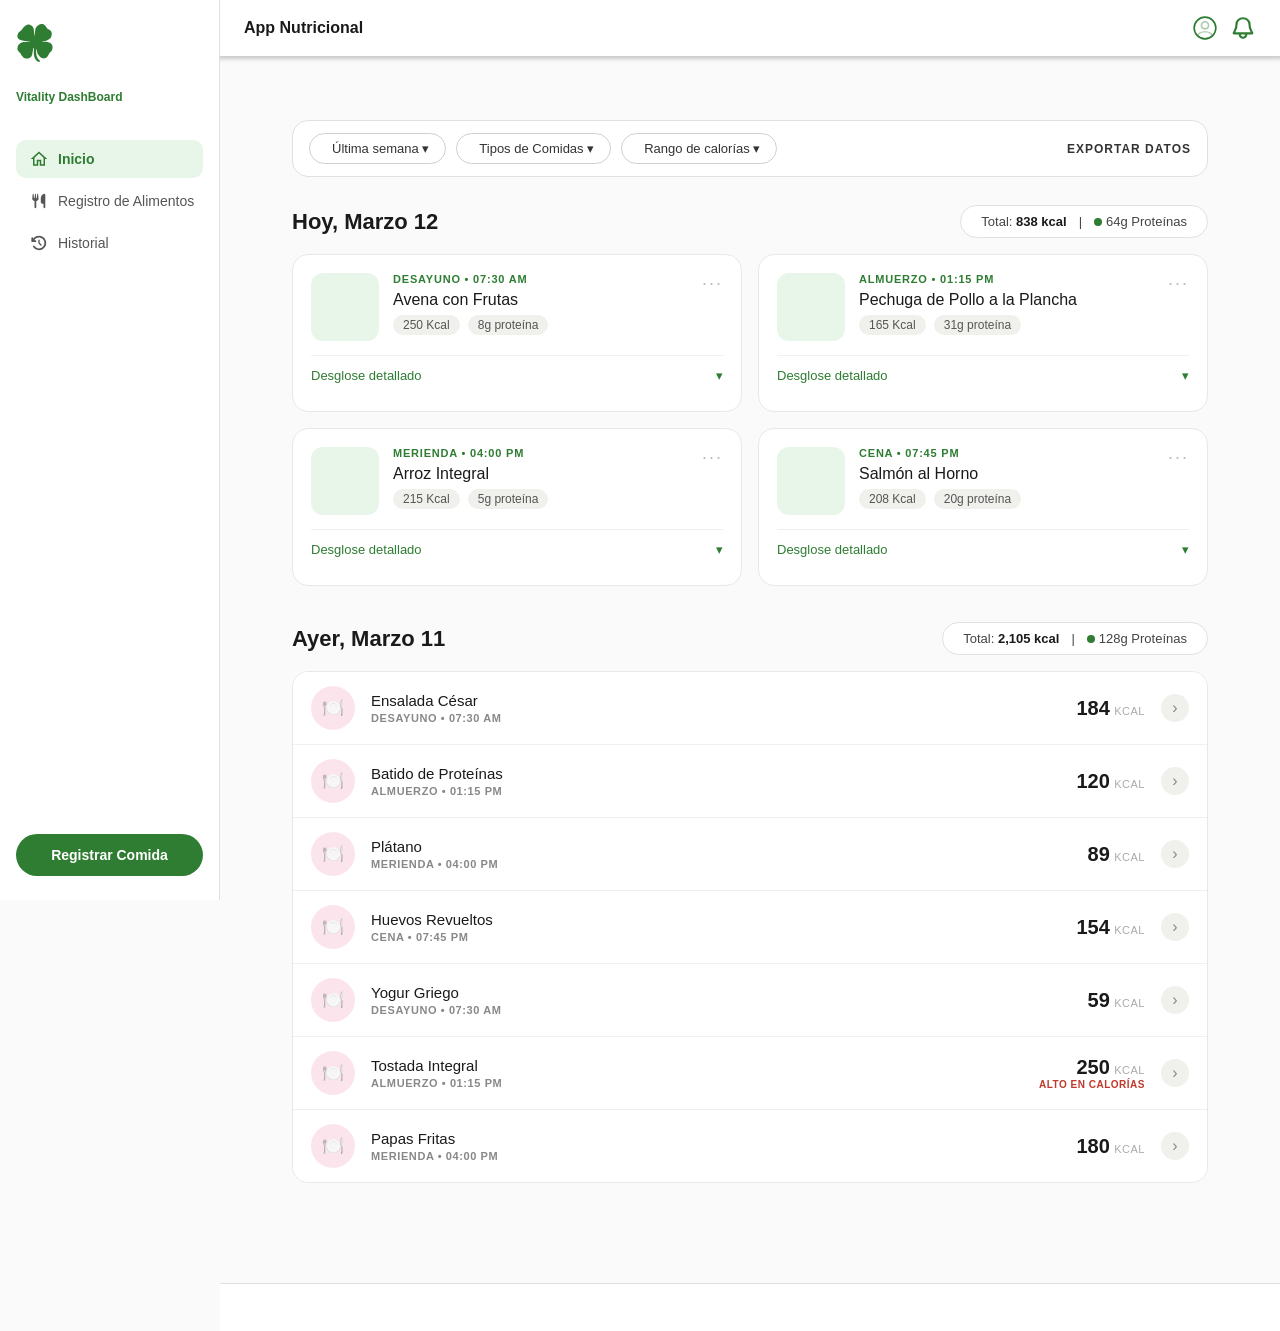
==== index.html @ ea59deab "Subiendo Progreso" ====
<!doctype html>
<html lang="en">

<head>
    <meta charset="UTF-8" />
    <meta name="viewport" content="width=device-width, initial-scale=1.0" />
    <link rel="stylesheet" href="/estilos/estilos.css" />
    <title>Vitality</title>
</head>

<body>
    <header>
        <h2>App Nutricional</h2>
        <div class="iconos">
            <svg viewBox="0 0 24 24" fill="none" xmlns="http://www.w3.org/2000/svg">
                <g id="SVGRepo_bgCarrier" stroke-width="0"></g>
                <g id="SVGRepo_tracerCarrier" stroke-linecap="round" stroke-linejoin="round"></g>
                <g id="SVGRepo_iconCarrier">
                    <path opacity="0.4"
                        d="M12.1207 12.78C12.0507 12.77 11.9607 12.77 11.8807 12.78C10.1207 12.72 8.7207 11.28 8.7207 9.50998C8.7207 7.69998 10.1807 6.22998 12.0007 6.22998C13.8107 6.22998 15.2807 7.69998 15.2807 9.50998C15.2707 11.28 13.8807 12.72 12.1207 12.78Z"
                        stroke="#2e7d32" stroke-width="1.5" stroke-linecap="round" stroke-linejoin="round"></path>
                    <path opacity="0.34"
                        d="M18.7398 19.3801C16.9598 21.0101 14.5998 22.0001 11.9998 22.0001C9.39977 22.0001 7.03977 21.0101 5.25977 19.3801C5.35977 18.4401 5.95977 17.5201 7.02977 16.8001C9.76977 14.9801 14.2498 14.9801 16.9698 16.8001C18.0398 17.5201 18.6398 18.4401 18.7398 19.3801Z"
                        stroke="#2e7d32" stroke-width="1.5" stroke-linecap="round" stroke-linejoin="round"></path>
                    <path
                        d="M12 22C17.5228 22 22 17.5228 22 12C22 6.47715 17.5228 2 12 2C6.47715 2 2 6.47715 2 12C2 17.5228 6.47715 22 12 22Z"
                        stroke="#2e7d32" stroke-width="1.5" stroke-linecap="round" stroke-linejoin="round"></path>
                </g>
            </svg>
            <svg viewBox="0 0 24 24" fill="none" xmlns="http://www.w3.org/2000/svg">
                <g id="SVGRepo_bgCarrier" stroke-width="0"></g>
                <g id="SVGRepo_tracerCarrier" stroke-linecap="round" stroke-linejoin="round"></g>
                <g id="SVGRepo_iconCarrier">
                    <path
                        d="M9.00195 17H5.60636C4.34793 17 3.71872 17 3.58633 16.9023C3.4376 16.7925 3.40126 16.7277 3.38515 16.5436C3.37082 16.3797 3.75646 15.7486 4.52776 14.4866C5.32411 13.1835 6.00031 11.2862 6.00031 8.6C6.00031 7.11479 6.63245 5.69041 7.75766 4.6402C8.88288 3.59 10.409 3 12.0003 3C13.5916 3 15.1177 3.59 16.2429 4.6402C17.3682 5.69041 18.0003 7.11479 18.0003 8.6C18.0003 11.2862 18.6765 13.1835 19.4729 14.4866C20.2441 15.7486 20.6298 16.3797 20.6155 16.5436C20.5994 16.7277 20.563 16.7925 20.4143 16.9023C20.2819 17 19.6527 17 18.3943 17H15.0003M9.00195 17L9.00031 18C9.00031 19.6569 10.3435 21 12.0003 21C13.6572 21 15.0003 19.6569 15.0003 18V17M9.00195 17H15.0003"
                        stroke="#2e7d32" stroke-width="2" stroke-linecap="round" stroke-linejoin="round"></path>
                </g>
            </svg>
        </div>
    </header>
    <aside>
        <svg id="icono" version="1.0" xmlns="http://www.w3.org/2000/svg" viewBox="0 0 1184.000000 1280.000000"
            preserveAspectRatio="xMidYMid meet">
            <g transform="translate(0.000000,1280.000000) scale(0.100000,-0.100000)" fill="#2e7d32" stroke="none">
                <path
                    d="M7950 12790 c-210 -27 -330 -64 -545 -170 -343 -169 -682 -430 -905 -698 -122 -145 -332 -458 -404 -600 -50 -99 -75 -248 -115 -692 -21 -227 -30 -346 -76 -985 -44 -606 -74 -907 -94 -942 -16 -29 -51 225 -151 1087 -143 1235 -180 1446 -310 1751 -194 452 -646 828 -1215 1010 -285 91 -517 93 -827 8 -270 -75 -500 -198 -756 -408 -230 -188 -359 -326 -658 -701 -281 -352 -440 -568 -499 -677 -20 -38 -40 -59 -69 -74 -50 -26 -69 -41 -316 -243 -275 -226 -393 -330 -505 -448 -232 -244 -354 -444 -433 -713 -53 -180 -66 -279 -66 -500 1 -270 31 -470 91 -589 51 -103 235 -321 361 -429 196 -168 617 -389 926 -487 406 -128 797 -191 1671 -270 707 -64 972 -96 1044 -126 l34 -14 -34 -36 c-42 -43 -93 -59 -259 -78 -178 -21 -418 -34 -870 -46 -832 -22 -1189 -50 -1450 -115 -349 -87 -799 -393 -1060 -720 -274 -345 -380 -653 -435 -1265 -20 -216 -20 -421 0 -486 27 -92 177 -316 393 -587 157 -196 274 -319 455 -476 l172 -150 89 -191 c49 -105 111 -230 138 -278 163 -285 438 -646 651 -855 201 -197 341 -278 599 -346 349 -93 886 -133 1119 -83 267 56 602 251 851 494 112 109 228 276 323 467 117 235 210 619 340 1416 96 582 156 903 195 1028 39 125 97 183 204 203 l38 7 -6 -84 c-8 -110 -42 -850 -57 -1239 -13 -329 -7 -855 11 -1010 44 -385 182 -844 375 -1248 141 -294 260 -460 499 -697 186 -185 294 -269 446 -345 118 -59 211 -89 412 -130 175 -37 180 -36 198 29 5 20 19 88 31 151 28 152 22 209 -33 320 -38 78 -56 100 -230 273 -305 305 -387 412 -508 662 -278 573 -383 1042 -435 1940 -26 439 -20 812 15 970 20 94 21 95 42 35 104 -302 179 -574 267 -975 121 -543 146 -608 359 -912 291 -416 515 -662 832 -913 279 -221 483 -322 767 -379 374 -75 650 -40 953 121 159 85 255 154 322 231 34 39 100 103 147 143 185 152 255 256 496 733 176 347 340 597 544 827 102 116 161 164 294 244 l110 65 47 90 c26 50 72 133 104 185 93 155 136 287 181 554 42 253 59 454 59 701 -1 281 -9 320 -118 540 -230 463 -513 726 -976 908 -228 89 -430 141 -665 171 -304 39 -387 41 -1500 41 -618 0 -1096 4 -1104 9 -11 7 -11 10 1 17 32 18 260 47 883 114 823 89 1043 126 1310 225 430 158 752 331 1090 585 383 288 574 547 690 936 78 258 135 648 135 909 -1 209 -27 317 -130 525 -149 300 -306 475 -587 657 -79 51 -258 168 -397 260 -360 236 -454 330 -722 718 -152 222 -254 353 -366 477 -264 290 -593 489 -918 554 -111 23 -394 33 -510 19z" />
            </g>
        </svg>

        <nav>
            <h2 id="Subtitulo">Vitality DashBoard</h2>
            <ul>
                <li class="activo" data-section="inicio">
                    <svg xmlns="http://www.w3.org/2000/svg" x="0px" y="0px" width="24" height="24" viewBox="0 0 24 24">
                        <path
                            d="M 12 2.0996094 L 1 12 L 4 12 L 4 21 L 11 21 L 11 15 L 13 15 L 13 21 L 20 21 L 20 12 L 23 12 L 12 2.0996094 z M 12 4.7910156 L 18 10.191406 L 18 11 L 18 19 L 15 19 L 15 13 L 9 13 L 9 19 L 6 19 L 6 10.191406 L 12 4.7910156 z">
                        </path>
                    </svg>Inicio
                </li>
                <li data-section="registro">
                    <svg xmlns="http://www.w3.org/2000/svg" viewBox="0 0 640 640">
                        <path
                            d="M127.9 78.4C127.1 70.2 120.2 64 112 64C103.8 64 96.9 70.2 96 78.3L81.9 213.7C80.6 219.7 80 225.8 80 231.9C80 277.8 115.1 315.5 160 319.6L160 544C160 561.7 174.3 576 192 576C209.7 576 224 561.7 224 544L224 319.6C268.9 315.5 304 277.8 304 231.9C304 225.8 303.4 219.7 302.1 213.7L287.9 78.3C287.1 70.2 280.2 64 272 64C263.8 64 256.9 70.2 256.1 78.4L242.5 213.9C241.9 219.6 237.1 224 231.4 224C225.6 224 220.8 219.6 220.2 213.8L207.9 78.6C207.2 70.3 200.3 64 192 64C183.7 64 176.8 70.3 176.1 78.6L163.8 213.8C163.3 219.6 158.4 224 152.6 224C146.8 224 142 219.6 141.5 213.9L127.9 78.4zM512 64C496 64 384 96 384 240L384 352C384 387.3 412.7 416 448 416L480 416L480 544C480 561.7 494.3 576 512 576C529.7 576 544 561.7 544 544L544 96C544 78.3 529.7 64 512 64z" />
                    </svg>Registro de Alimentos
                </li>
                <li data-section="historial">
                    <svg xmlns="http://www.w3.org/2000/svg" viewBox="0 0 640 640">
                        <path
                            d="M320 128C426 128 512 214 512 320C512 426 426 512 320 512C254.8 512 197.1 479.5 162.4 429.7C152.3 415.2 132.3 411.7 117.8 421.8C103.3 431.9 99.8 451.9 109.9 466.4C156.1 532.6 233 576 320 576C461.4 576 576 461.4 576 320C576 178.6 461.4 64 320 64C234.3 64 158.5 106.1 112 170.7L112 144C112 126.3 97.7 112 80 112C62.3 112 48 126.3 48 144L48 256C48 273.7 62.3 288 80 288L104.6 288C105.1 288 105.6 288 106.1 288L192.1 288C209.8 288 224.1 273.7 224.1 256C224.1 238.3 209.8 224 192.1 224L153.8 224C186.9 166.6 249 128 320 128zM344 216C344 202.7 333.3 192 320 192C306.7 192 296 202.7 296 216L296 320C296 326.4 298.5 332.5 303 337L375 409C384.4 418.4 399.6 418.4 408.9 409C418.2 399.6 418.3 384.4 408.9 375.1L343.9 310.1L343.9 216z" />
                    </svg>Historial
                </li>
            </ul>
        </nav>
        <button>Registrar Comida</button>
    </aside>
    <main>
        <main>
            <div class="filtros">
                <button class="filtro-btn">
                    <i data-lucide="calendar"></i> Última semana ▾
                </button>
                <button class="filtro-btn">
                    <i data-lucide="sliders-horizontal"></i> Tipos de Comidas ▾
                </button>
                <button class="filtro-btn">
                    <i data-lucide="zap"></i> Rango de calorías ▾
                </button>
                <span class="exportar-btn">EXPORTAR DATOS</span>
            </div>

            <div class="dia-seccion">
                <div class="dias-header">
                    <span class="dia-titulo">Hoy, Marzo 12</span>
                    <div class="dia-estadistica">
                        <span>Total: <strong id="total-kcal">0 kcal</strong></span>
                        <span>|</span>
                        <span><span class="proteina-dot"></span><span id="total-proteinas">0</span>g Proteínas</span>
                    </div>
                </div>
                <div class="cards" id="cards-container"></div>
            </div>

            <div class="dia-seccion">
                <div class="dias-header">
                    <span class="dia-titulo">Ayer, Marzo 11</span>
                    <div class="dia-estadistica">
                        <span>Total: <strong>2,105 kcal</strong></span>
                        <span>|</span>
                        <span><span class="proteina-dot"></span>128g Proteínas</span>
                    </div>
                </div>
                <div class="comidas-lista" id="lista-container"></div>
            </div>
        </main>

        <script src="/Datos/Datos.js"></script>
        <script src="/js/main.js"></script>
        <script src="/js/dashboard.js"></script>
        <script src="https://unpkg.com/lucide@latest"></script>
        <script>lucide.createIcons();</script>
    </main>
    <footer>

    </footer>
    <script src="/js/dashboard.js"></script>
</body>

</html>
---- estilos/estilos.css ----
* {
    box-sizing: border-box;
    margin: 0;
    padding: 0;
    font-family: -apple-system, BlinkMacSystemFont, 'Segoe UI', Roboto, sans-serif;
}

:root {
    --color-primario: #2e7d32;
}

body {
    display: grid;
    grid-template-columns: 220px 1fr;
    grid-template-rows: 56px 1fr auto;
    grid-template-areas:
        "aside header"
        "aside main"
        "aside footer";
    min-height: 100vh;
    background: #fafafa;
}

header {
    grid-area: header;
    display: flex;
    flex-direction: row;
    justify-content: space-between;
    align-items: center;
    padding: 0 24px;
    box-shadow: 0px 0px 4px 3px rgb(202, 202, 202);
    z-index: 2;
    background: white;
}

header h2 {
    font-size: 16px;
    font-weight: 600;
    color: #1a1a1a;
}

.iconos {
    display: flex;
    gap: 12px;
    align-items: center;
}

.iconos svg {
    width: 26px;
    height: 26px;
    cursor: pointer;
}

aside {
    box-sizing: border-box;
    grid-area: aside;
    height: 100vh;
    padding: 24px 16px;
    display: flex;
    flex-direction: column;
    align-items: flex-start;
    gap: 0;
    z-index: 2;
    background: white;
    border-right: 1px solid #e0e0e0;
    position: sticky;
    top: 0;
}

aside h4 {
    font-size: 15px;
    font-weight: 700;
    color: #1a1a1a;
}

aside p,
#Subtitulo {
    font-size: 12px;
    color: var(--color-primario);
}

/* CAMBIO 1: logo pequeño */
#icono {
    width: 38px;
    height: 38px;
    margin-bottom: 4px;
}

nav {
    display: flex;
    flex-direction: column;
    flex: 1;
    gap: 5%;
    width: 100%;
    margin-top: 24px;
}

ul {
    list-style: none;
    cursor: pointer;
    display: flex;
    flex-direction: column;
    gap: 4px;
}

/* CAMBIO 2: iconos del nav con tamaño fijo */
li {
    display: flex;
    gap: 10px;
    align-items: center;
    font-size: 14px;
    color: #555;
    padding: 10px 14px;
    border-radius: 10px;
    white-space: nowrap;
}

li svg {
    width: 18px;
    height: 18px;
    flex-shrink: 0;
    fill: currentColor;
}

li:hover {
    background: #f5f5f0;
}

li.activo,
li.active {
    background: #e8f5e9;
    color: var(--color-primario);
    font-weight: 600;
}

/* CAMBIO 3: botón pill verde ancho */
aside>button {
    cursor: pointer;
    padding: 13px 20px;
    color: white;
    background-color: #2e7d32;
    border-radius: 50px;
    border: 0;
    width: 100%;
    margin-top: 24px;
    font-size: 14px;
    font-weight: 600;
    font-family: inherit;
    transition: background 0.15s;
}

aside>button:hover {
    background-color: #1b5e20;
}

main {
    grid-area: main;
    padding: 32px 36px;
}

.dia-seccion {
    margin-bottom: 36px;
}

.filtros {
    position: relative;
    display: flex;
    gap: 10px;
    align-items: center;
    flex-wrap: wrap;
    background: white;
    border: 1px solid #e0e0e0;
    border-radius: 16px;
    padding: 12px 16px;
    margin-bottom: 28px;
}

.filtro-btn {
    display: flex;
    align-items: center;
    gap: 6px;
    padding: 7px 16px;
    border: 1px solid #d0d0d0;
    border-radius: 20px;
    background: white;
    font-size: 13px;
    color: #333;
    cursor: pointer;
    transition: background 0.2s;
    font-family: inherit;
}

.filtro-btn svg {
    width: 14px;
    height: 14px;
    stroke: #555;
}

.filtro-btn:hover {
    background: #f0f0ec;
}

.exportar-btn {
    margin-left: auto;
    font-size: 12px;
    font-weight: 700;
    color: #333;
    letter-spacing: 1px;
    cursor: pointer;
    text-transform: uppercase;
}

.exportar-btn:hover {
    color: var(--color-primario);
}

.dropdown-menu {
    position: absolute;
    background: white;
    border: 1px solid #e0e0e0;
    border-radius: 12px;
    padding: 6px;
    z-index: 100;
    min-width: 180px;
    box-shadow: 0 4px 16px rgba(0, 0, 0, 0.08);
}

.dropdown-item {
    padding: 9px 14px;
    font-size: 13px;
    color: #333;
    border-radius: 8px;
    cursor: pointer;
    font-family: inherit;
}

.dropdown-item:hover {
    background: #f0f0ec;
    color: var(--color-primario);
}

.dias-header {
    display: flex;
    justify-content: space-between;
    align-items: center;
    margin-bottom: 16px;
}

.dia-titulo {
    font-size: 22px;
    font-weight: 700;
    color: #1a1a1a;
}

.dia-estadistica {
    display: flex;
    align-items: center;
    gap: 12px;
    background: white;
    padding: 8px 20px;
    border-radius: 20px;
    border: 1px solid #e0e0e0;
    font-size: 13px;
    color: #444;
}

.dia-estadistica strong {
    color: #1a1a1a;
    font-weight: 700;
}

.proteina-dot {
    width: 8px;
    height: 8px;
    border-radius: 50%;
    background: var(--color-primario);
    display: inline-block;
    margin-right: 4px;
}

.cards {
    display: grid;
    grid-template-columns: 1fr 1fr;
    gap: 16px;
}

.comida-card {
    background: white;
    border-radius: 16px;
    border: 1px solid #e8e8e8;
    padding: 18px;
    display: flex;
    flex-direction: column;
    gap: 14px;
}

.comida-card-top {
    display: flex;
    gap: 14px;
    align-items: flex-start;
}

.comida-icon {
    width: 68px;
    height: 68px;
    border-radius: 12px;
    background: #e8f5e9;
    flex-shrink: 0;
    overflow: hidden;
    display: flex;
    align-items: center;
    justify-content: center;
    font-size: 28px;
}

.comida-icon img {
    width: 100%;
    height: 100%;
    object-fit: cover;
}

.comida-meta {
    display: flex;
    flex-direction: column;
    gap: 6px;
    flex: 1;
}

.tipo-comida {
    font-size: 11px;
    font-weight: 700;
    color: var(--color-primario);
    letter-spacing: 0.8px;
    text-transform: uppercase;
}

.nombre-comida {
    font-size: 16px;
    font-weight: 500;
    color: #1a1a1a;
}

.comida-detalle {
    display: flex;
    gap: 8px;
}

.comida-detalle span {
    font-size: 12px;
    background: #f0f0ec;
    color: #555;
    padding: 3px 10px;
    border-radius: 12px;
}

.mas-btn {
    font-size: 18px;
    color: #bbb;
    cursor: pointer;
    letter-spacing: 2px;
    flex-shrink: 0;
}

.mas-btn:hover {
    color: #888;
}

.desglose-row {
    border-top: 1px solid #f0f0f0;
    padding-top: 12px;
}

.desglose-toggle {
    font-size: 13px;
    font-weight: 500;
    color: var(--color-primario);
    cursor: pointer;
    margin-bottom: 10px;
    display: flex;
    justify-content: space-between;
    align-items: center;
    user-select: none;
}

.desglose-toggle:hover {
    opacity: 0.8;
}

.desglose-details {
    display: grid;
    grid-template-columns: repeat(3, 1fr);
    gap: 8px;
    text-align: center;
}

.macro {
    display: flex;
    flex-direction: column;
    gap: 2px;
}

.macro-label {
    font-size: 11px;
    color: #999;
}

.macro-valor {
    font-size: 15px;
    font-weight: 600;
    color: #1a1a1a;
}

.comidas-lista {
    display: flex;
    flex-direction: column;
    border-radius: 16px;
    overflow: hidden;
    border: 1px solid #e8e8e8;
}

.comida-fila {
    display: flex;
    align-items: center;
    gap: 16px;
    background: white;
    padding: 14px 18px;
    border-bottom: 1px solid #f0f0f0;
    cursor: pointer;
    transition: background 0.15s;
}

.comida-fila:last-child {
    border-bottom: none;
}

.comida-fila:hover {
    background: #fafaf8;
}

.comida-fila-icon {
    width: 44px;
    height: 44px;
    border-radius: 50%;
    background: #fce4ec;
    display: flex;
    align-items: center;
    justify-content: center;
    font-size: 18px;
    flex-shrink: 0;
}

.comida-fila-info {
    flex: 1;
    display: flex;
    flex-direction: column;
    gap: 3px;
}

.comida-fila-nombre {
    font-size: 15px;
    font-weight: 500;
    color: #1a1a1a;
}

.comida-fila-tipo {
    font-size: 11px;
    font-weight: 700;
    color: #888;
    letter-spacing: 0.6px;
    text-transform: uppercase;
}

.comida-fila-kcal {
    text-align: right;
    flex-shrink: 0;
}

.kcal-valor {
    font-size: 20px;
    font-weight: 700;
    color: #1a1a1a;
}

.kcal-label {
    font-size: 11px;
    color: #aaa;
    text-transform: uppercase;
    letter-spacing: 0.5px;
}

.tag-alerta {
    font-size: 10px;
    font-weight: 700;
    color: #c0392b;
    letter-spacing: 0.5px;
    text-transform: uppercase;
}

.comida-fila-arrow {
    width: 28px;
    height: 28px;
    border-radius: 50%;
    background: #f0f0ec;
    display: flex;
    align-items: center;
    justify-content: center;
    font-size: 16px;
    color: #888;
    flex-shrink: 0;
}

footer {
    grid-area: footer;
    background: white;
    border-top: 1px solid #e0e0e0;
    height: 48px;
}
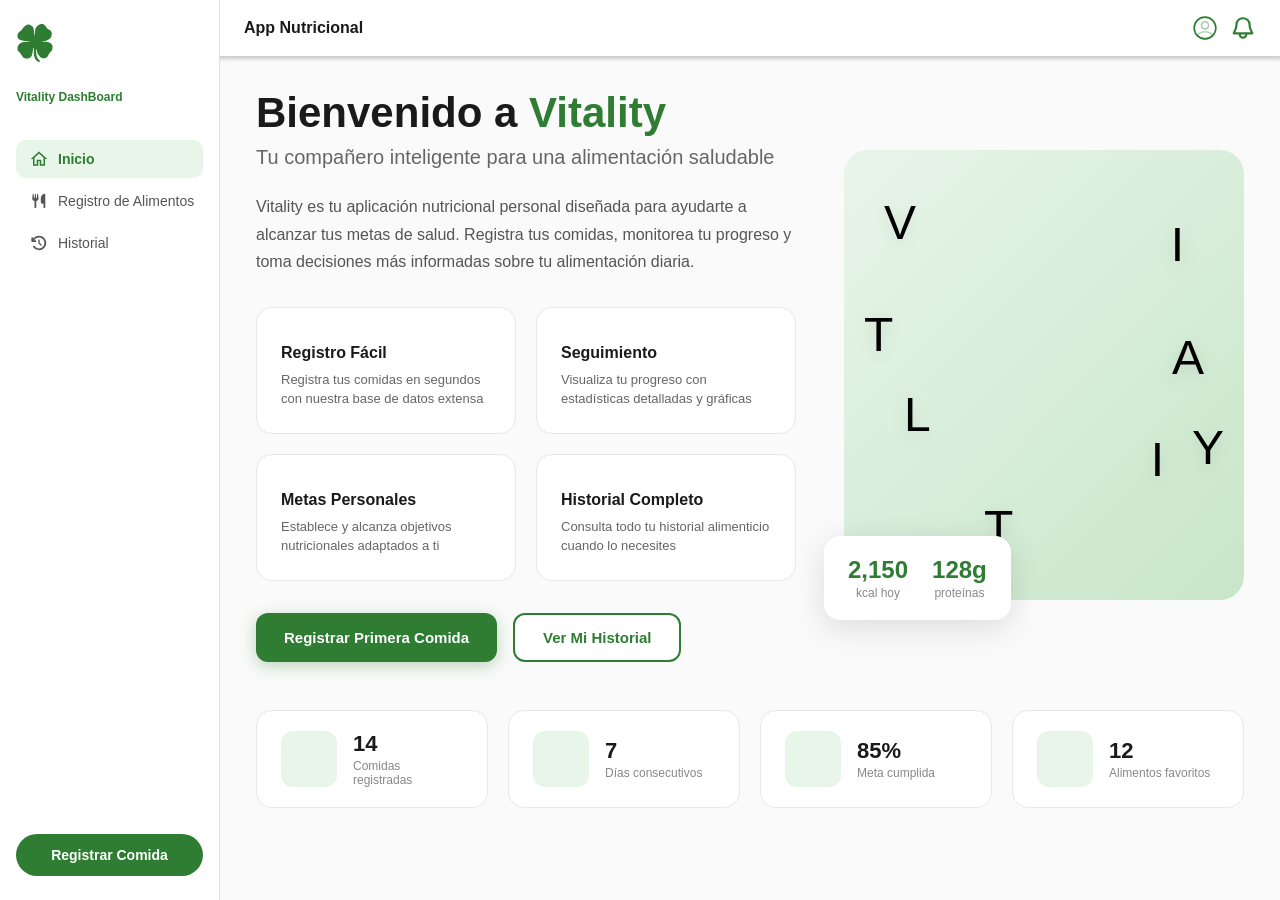
==== commit 116aaf9c: "Creando pagina de inicio" ====
--- a/index.html
+++ b/index.html
@@ -74,7 +74,110 @@
         <button>Registrar Comida</button>
     </aside>
     <main>
-        <main>
+        <section class="inicio-hero" id="inicio-section">
+            <div class="hero-content">
+                <div class="hero-text">
+                    <h1 class="hero-title">Bienvenido a <span class="text-primary">Vitality</span></h1>
+                    <p class="hero-subtitle">Tu compañero inteligente para una alimentación saludable</p>
+
+                    <div class="hero-description">
+                        <p>Vitality es tu aplicación nutricional personal diseñada para ayudarte a alcanzar tus metas de
+                            salud. Registra tus comidas, monitorea tu progreso y toma decisiones más informadas sobre tu
+                            alimentación diaria.</p>
+                    </div>
+
+                    <div class="features-grid">
+                        <div class="feature-card">
+                            <div class="feature-icon"></div>
+                            <h3>Registro Fácil</h3>
+                            <p>Registra tus comidas en segundos con nuestra base de datos extensa</p>
+                        </div>
+                        <div class="feature-card">
+                            <div class="feature-icon"></div>
+                            <h3>Seguimiento</h3>
+                            <p>Visualiza tu progreso con estadísticas detalladas y gráficas</p>
+                        </div>
+                        <div class="feature-card">
+                            <div class="feature-icon"></div>
+                            <h3>Metas Personales</h3>
+                            <p>Establece y alcanza objetivos nutricionales adaptados a ti</p>
+                        </div>
+                        <div class="feature-card">
+                            <div class="feature-icon"></div>
+                            <h3>Historial Completo</h3>
+                            <p>Consulta todo tu historial alimenticio cuando lo necesites</p>
+                        </div>
+                    </div>
+
+                    <div class="hero-actions">
+                        <button class="btn-primary" onclick="document.querySelector('[data-section=registro]').click()">
+                            Registrar Primera Comida
+                        </button>
+                        <button class="btn-secondary"
+                            onclick="document.querySelector('[data-section=historial]').click()">
+                            Ver Mi Historial
+                        </button>
+                    </div>
+                </div>
+
+                <div class="hero-visual">
+                    <div class="food-collage">
+                        <div class="food-item food-1">V</div>
+                        <div class="food-item food-2">I</div>
+                        <div class="food-item food-3">T</div>
+                        <div class="food-item food-4">A</div>
+                        <div class="food-item food-5">L</div>
+                        <div class="food-item food-6">I</div>
+                        <div class="food-item food-7">T</div>
+                        <div class="food-item food-8">Y</div>
+                    </div>
+                    <div class="stats-float">
+                        <div class="stat-float-item">
+                            <span class="stat-number">2,150</span>
+                            <span class="stat-label">kcal hoy</span>
+                        </div>
+                        <div class="stat-float-item">
+                            <span class="stat-number">128g</span>
+                            <span class="stat-label">proteínas</span>
+                        </div>
+                    </div>
+                </div>
+            </div>
+
+            <!-- Sección de estadísticas rápidas -->
+            <div class="quick-stats">
+                <div class="stat-card">
+                    <div class="stat-icon"></div>
+                    <div class="stat-info">
+                        <span class="stat-value">14</span>
+                        <span class="stat-label">Comidas registradas</span>
+                    </div>
+                </div>
+                <div class="stat-card">
+                    <div class="stat-icon"></div>
+                    <div class="stat-info">
+                        <span class="stat-value">7</span>
+                        <span class="stat-label">Días consecutivos</span>
+                    </div>
+                </div>
+                <div class="stat-card">
+                    <div class="stat-icon"></div>
+                    <div class="stat-info">
+                        <span class="stat-value">85%</span>
+                        <span class="stat-label">Meta cumplida</span>
+                    </div>
+                </div>
+                <div class="stat-card">
+                    <div class="stat-icon"></div>
+                    <div class="stat-info">
+                        <span class="stat-value">12</span>
+                        <span class="stat-label">Alimentos favoritos</span>
+                    </div>
+                </div>
+            </div>
+        </section>
+
+        <section class="comidas-section" id="comidas-section" style="display: none;">
             <div class="filtros">
                 <button class="filtro-btn">
                     <i data-lucide="calendar"></i> Última semana ▾
@@ -111,18 +214,14 @@
                 </div>
                 <div class="comidas-lista" id="lista-container"></div>
             </div>
-        </main>
-
-        <script src="/Datos/Datos.js"></script>
-        <script src="/js/main.js"></script>
-        <script src="/js/dashboard.js"></script>
-        <script src="https://unpkg.com/lucide@latest"></script>
-        <script>lucide.createIcons();</script>
+        </section>
     </main>
-    <footer>
-
-    </footer>
+
+    <script src="/Datos/Datos.js"></script>
+    <script src="/js/main.js"></script>
     <script src="/js/dashboard.js"></script>
+    <script src="https://unpkg.com/lucide@latest"></script>
+    <script>lucide.createIcons();</script>
 </body>
 
 </html>
--- a/estilos/estilos.css
+++ b/estilos/estilos.css
@@ -514,4 +514,289 @@
     background: white;
     border-top: 1px solid #e0e0e0;
     height: 48px;
+}
+
+/* ================================
+   ESTILOS DE LA PÁGINA DE INICIO
+   ================================ */
+
+.inicio-hero {
+    max-width: 1200px;
+    margin: 0 auto;
+}
+
+.hero-content {
+    display: grid;
+    grid-template-columns: 1fr 400px;
+    gap: 48px;
+    align-items: center;
+    margin-bottom: 48px;
+}
+
+.hero-title {
+    font-size: 42px;
+    font-weight: 800;
+    color: #1a1a1a;
+    margin-bottom: 8px;
+    line-height: 1.2;
+}
+
+.text-primary {
+    color: var(--color-primario);
+}
+
+.hero-subtitle {
+    font-size: 20px;
+    color: #666;
+    margin-bottom: 24px;
+    font-weight: 400;
+}
+
+.hero-description {
+    margin-bottom: 32px;
+}
+
+.hero-description p {
+    font-size: 16px;
+    line-height: 1.7;
+    color: #555;
+    max-width: 540px;
+}
+
+/* Features Grid */
+.features-grid {
+    display: grid;
+    grid-template-columns: repeat(2, 1fr);
+    gap: 20px;
+    margin-bottom: 32px;
+}
+
+.feature-card {
+    background: white;
+    border-radius: 16px;
+    padding: 24px;
+    border: 1px solid #e8e8e8;
+    transition: all 0.3s ease;
+}
+
+.feature-card:hover {
+    transform: translateY(-4px);
+    box-shadow: 0 12px 32px rgba(46, 125, 50, 0.12);
+    border-color: var(--color-primario);
+}
+
+.feature-icon {
+    font-size: 36px;
+    margin-bottom: 12px;
+}
+
+.feature-card h3 {
+    font-size: 16px;
+    font-weight: 700;
+    color: #1a1a1a;
+    margin-bottom: 8px;
+}
+
+.feature-card p {
+    font-size: 13px;
+    color: #666;
+    line-height: 1.5;
+}
+
+/* Hero Actions */
+.hero-actions {
+    display: flex;
+    gap: 16px;
+}
+
+.btn-primary,
+.btn-secondary {
+    padding: 14px 28px;
+    border-radius: 12px;
+    font-size: 15px;
+    font-weight: 600;
+    cursor: pointer;
+    transition: all 0.3s ease;
+    border: none;
+    font-family: inherit;
+    display: flex;
+    align-items: center;
+    gap: 8px;
+}
+
+.btn-primary {
+    background: var(--color-primario);
+    color: white;
+    box-shadow: 0 4px 16px rgba(46, 125, 50, 0.3);
+}
+
+.btn-primary:hover {
+    background: #1b5e20;
+    transform: translateY(-2px);
+    box-shadow: 0 8px 24px rgba(46, 125, 50, 0.4);
+}
+
+.btn-secondary {
+    background: white;
+    color: var(--color-primario);
+    border: 2px solid var(--color-primario);
+}
+
+.btn-secondary:hover {
+    background: #e8f5e9;
+    transform: translateY(-2px);
+}
+
+/* Hero Visual - Food Collage */
+.hero-visual {
+    position: relative;
+    height: 450px;
+}
+
+.food-collage {
+    position: relative;
+    width: 100%;
+    height: 100%;
+    background: linear-gradient(135deg, #e8f5e9 0%, #c8e6c9 100%);
+    border-radius: 24px;
+    overflow: hidden;
+}
+
+.food-item {
+    position: absolute;
+    font-size: 48px;
+    animation: float 3s ease-in-out infinite;
+    filter: drop-shadow(0 4px 8px rgba(0, 0, 0, 0.1));
+}
+
+.food-1 { top: 10%; left: 10%; animation-delay: 0s; }
+.food-2 { top: 15%; right: 15%; animation-delay: 0.5s; }
+.food-3 { top: 35%; left: 5%; animation-delay: 1s; }
+.food-4 { top: 40%; right: 10%; animation-delay: 1.5s; }
+.food-5 { bottom: 35%; left: 15%; animation-delay: 2s; }
+.food-6 { bottom: 25%; right: 20%; animation-delay: 2.5s; }
+.food-7 { bottom: 10%; left: 35%; animation-delay: 0.3s; }
+.food-8 { top: 60%; right: 5%; animation-delay: 0.8s; }
+
+@keyframes float {
+    0%, 100% { transform: translateY(0) rotate(0deg); }
+    50% { transform: translateY(-15px) rotate(5deg); }
+}
+
+/* Stats Float */
+.stats-float {
+    position: absolute;
+    bottom: -20px;
+    left: -20px;
+    background: white;
+    border-radius: 16px;
+    padding: 20px 24px;
+    box-shadow: 0 8px 32px rgba(0, 0, 0, 0.12);
+    display: flex;
+    gap: 24px;
+}
+
+.stat-float-item {
+    display: flex;
+    flex-direction: column;
+    align-items: center;
+}
+
+.stat-number {
+    font-size: 24px;
+    font-weight: 800;
+    color: var(--color-primario);
+}
+
+.stat-label {
+    font-size: 12px;
+    color: #888;
+    margin-top: 2px;
+}
+
+/* Quick Stats */
+.quick-stats {
+    display: grid;
+    grid-template-columns: repeat(4, 1fr);
+    gap: 20px;
+    margin-top: 24px;
+}
+
+.stat-card {
+    background: white;
+    border-radius: 16px;
+    padding: 20px 24px;
+    display: flex;
+    align-items: center;
+    gap: 16px;
+    border: 1px solid #e8e8e8;
+    transition: all 0.3s ease;
+}
+
+.stat-card:hover {
+    transform: translateY(-4px);
+    box-shadow: 0 8px 24px rgba(0, 0, 0, 0.08);
+    border-color: var(--color-primario);
+}
+
+.stat-icon {
+    font-size: 32px;
+    width: 56px;
+    height: 56px;
+    display: flex;
+    align-items: center;
+    justify-content: center;
+    background: #e8f5e9;
+    border-radius: 12px;
+}
+
+.stat-info {
+    display: flex;
+    flex-direction: column;
+}
+
+.stat-value {
+    font-size: 22px;
+    font-weight: 800;
+    color: #1a1a1a;
+}
+
+.stat-label {
+    font-size: 12px;
+    color: #888;
+    margin-top: 2px;
+}
+
+/* Responsive */
+@media (max-width: 1024px) {
+    .hero-content {
+        grid-template-columns: 1fr;
+        gap: 32px;
+    }
+
+    .hero-visual {
+        height: 350px;
+    }
+
+    .features-grid {
+        grid-template-columns: 1fr;
+    }
+
+    .quick-stats {
+        grid-template-columns: repeat(2, 1fr);
+    }
+}
+
+@media (max-width: 768px) {
+    .hero-title {
+        font-size: 32px;
+    }
+
+    .hero-actions {
+        flex-direction: column;
+    }
+
+    .quick-stats {
+        grid-template-columns: 1fr;
+    }
 }
